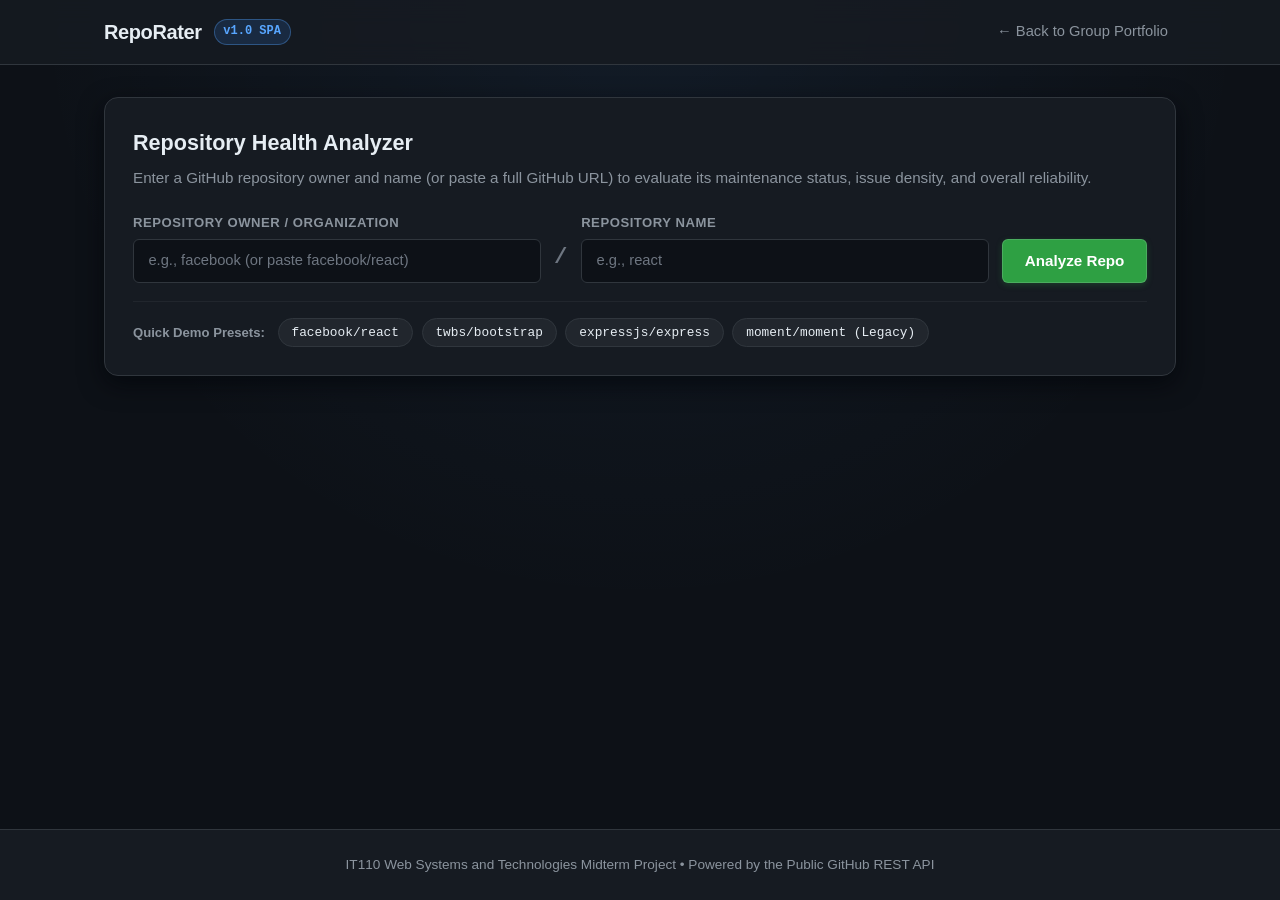
==== app.html @ c6ba1325 "Initial commit" ====
<!DOCTYPE html>
<html lang="en">
<head>
    <meta charset="UTF-8">
    <meta name="viewport" content="width=device-width, initial-scale=1.0">
    <title>RepoRater | Open-Source Repository Diagnostic Tool</title>
    <link rel="stylesheet" href="styles.css">
</head>
<body>
    <!-- Top Navigation Bar -->
    <header class="app-header">
        <div class="header-container">
            <div class="brand">
                <h1>RepoRater</h1>
                <span class="badge">v1.0 SPA</span>
            </div>
            <nav aria-label="Main Navigation">
                <a href="index.html" class="nav-link">&larr; Back to Group Portfolio</a>
            </nav>
        </div>
    </header>

    <main class="app-main">
        <!-- Search & Input Section -->
        <section class="search-section" aria-labelledby="searchHeading">
            <h2 id="searchHeading">Repository Health Analyzer</h2>
            <p class="section-subtitle">
                Enter a GitHub repository owner and name (or paste a full GitHub URL) to evaluate its maintenance status, issue density, and overall reliability.
            </p>

            <form id="repoSearchForm" class="search-form" novalidate>
                <div class="input-group">
                    <label for="ownerInput">Repository Owner / Organization</label>
                    <input 
                        type="text" 
                        id="ownerInput" 
                        name="owner" 
                        placeholder="e.g., facebook (or paste facebook/react)" 
                        autocomplete="off"
                        required
                    >
                </div>

                <span class="slash-divider" aria-hidden="true">/</span>

                <div class="input-group">
                    <label for="repoInput">Repository Name</label>
                    <input 
                        type="text" 
                        id="repoInput" 
                        name="repo" 
                        placeholder="e.g., react" 
                        autocomplete="off"
                        required
                    >
                </div>

                <button type="submit" id="analyzeBtn" class="primary-btn">
                    Analyze Repo
                </button>
            </form>

            <!-- Quick-Select Presets for Live Demo -->
            <div class="presets-bar">
                <span class="presets-label">Quick Demo Presets:</span>
                <button type="button" class="preset-btn" data-owner="facebook" data-repo="react">facebook/react</button>
                <button type="button" class="preset-btn" data-owner="twbs" data-repo="bootstrap">twbs/bootstrap</button>
                <button type="button" class="preset-btn" data-owner="expressjs" data-repo="express">expressjs/express</button>
                <button type="button" class="preset-btn" data-owner="moment" data-repo="moment">moment/moment (Legacy)</button>
            </div>

            <!-- LocalStorage Recent Searches -->
            <div id="recentSearches" class="recent-searches" hidden>
                <div class="recent-header">
                    <span>Recent Scans:</span>
                    <button type="button" id="clearHistoryBtn" class="text-btn">Clear History</button>
                </div>
                <div id="recentList" class="recent-list"></div>
            </div>
        </section>

        <!-- Loading State Indicator -->
        <section id="loadingState" class="status-panel loading-panel" aria-live="polite" hidden>
            <div class="spinner" aria-hidden="true"></div>
            <p>Querying GitHub REST API and calculating diagnostic metrics...</p>
        </section>

        <!-- Error Handling Banner -->
        <section id="errorState" class="status-panel error-panel" role="alert" aria-live="assertive" hidden>
            <h3 id="errorMessage">Could not fetch data. Please try again.</h3>
            <p id="errorDetail">Please verify the repository owner and name or check your network connection.</p>
        </section>

        <!-- Dynamic Diagnostic Results Dashboard -->
        <section id="resultsSection" class="results-section" aria-live="polite" hidden>
            
            <!-- Repository Identity Header -->
            <article class="repo-overview-card">
                <div class="repo-identity">
                    <img id="ownerAvatar" src="" alt="Repository Owner Avatar" class="owner-avatar" width="72" height="72">
                    <div class="repo-title-block">
                        <div class="repo-name-row">
                            <h2 id="repoFullName">owner/repo</h2>
                            <div id="repoBadges" class="badge-group"></div>
                        </div>
                        <p id="repoDescription" class="repo-description">No description provided.</p>
                        <a id="repoLink" href="#" target="_blank" rel="noopener noreferrer" class="external-link">
                            View on GitHub &nearr;
                        </a>
                    </div>
                </div>
            </article>

            <!-- Primary Diagnostic Grid: Health Score + Breakdown -->
            <div class="diagnostic-grid">
                <!-- Health Grade Card -->
                <article id="gradeCard" class="grade-card">
                    <h3>Overall Health Grade</h3>
                    <div class="grade-display">
                        <span id="healthGrade" class="grade-letter">-</span>
                        <div class="grade-meta">
                            <span id="healthScore" class="grade-score">0 / 100</span>
                            <span id="healthVerdict" class="grade-verdict">Unrated</span>
                        </div>
                    </div>
                    <p class="grade-footnote">
                        Calculated via commit recency, open issue ratio, and project governance.
                    </p>
                </article>

                <!-- Automated Diagnostic Breakdown -->
                <article class="breakdown-card">
                    <h3>Diagnostic Breakdown</h3>
                    <ul id="diagnosticList" class="diagnostic-list">
                        <!-- Dynamically populated by script.js -->
                    </ul>
                </article>
            </div>

            <!-- Quantitative API Metrics Grid -->
            <article class="metrics-section">
                <h3>Repository Telemetry</h3>
                <div class="metrics-grid">
                    <div class="metric-box">
                        <span class="metric-label">Stars</span>
                        <strong id="metricStars" class="metric-value">0</strong>
                    </div>
                    <div class="metric-box">
                        <span class="metric-label">Open Issues</span>
                        <strong id="metricIssues" class="metric-value">0</strong>
                    </div>
                    <div class="metric-box">
                        <span class="metric-label">Forks</span>
                        <strong id="metricForks" class="metric-value">0</strong>
                    </div>
                    <div class="metric-box">
                        <span class="metric-label">Watchers</span>
                        <strong id="metricWatchers" class="metric-value">0</strong>
                    </div>
                    <div class="metric-box">
                        <span class="metric-label">Primary Language</span>
                        <strong id="metricLanguage" class="metric-value">N/A</strong>
                    </div>
                    <div class="metric-box">
                        <span class="metric-label">License</span>
                        <strong id="metricLicense" class="metric-value">None</strong>
                    </div>
                    <div class="metric-box">
                        <span class="metric-label">Last Code Push</span>
                        <strong id="metricLastPush" class="metric-value">N/A</strong>
                    </div>
                    <div class="metric-box">
                        <span class="metric-label">Created On</span>
                        <strong id="metricCreated" class="metric-value">N/A</strong>
                    </div>
                    <div class="metric-box">
                        <span class="metric-label">Repo Size</span>
                        <strong id="metricSize" class="metric-value">0 KB</strong>
                    </div>
                </div>
            </article>

            <!-- Recent Commit Activity Feed -->
            <article class="commits-section">
                <h3>Latest Commit Activity (Last 5 Pushes)</h3>
                <ul id="commitsList" class="commits-list">
                    <!-- Dynamically populated by script.js -->
                </ul>
            </article>

        </section>
    </main>

    <footer class="app-footer">
        <p>IT110 Web Systems and Technologies Midterm Project &bull; Powered by the Public GitHub REST API</p>
    </footer>

    <script src="script.js"></script>
</body>
</html>
---- styles.css ----
/**
 * RepoRater - Unified Dark Mode Developer Dashboard Stylesheet (styles.css)
 * Applies HCI Principles: Visibility of System Status, Visual Hierarchy,
 * Fitts's Law Target Sizing, Gestalt Proximity, and WCAG High-Contrast Tokens.
 */

:root {
    /* Core Dark Mode Surfaces */
    --bg-canvas: #0d1117;
    --bg-surface: #161b22;
    --bg-elevated: #21262d;
    --bg-overlay: rgba(22, 27, 34, 0.88);

    /* Borders & Dividers */
    --border-default: #30363d;
    --border-muted: #21262d;
    --border-focus: #58a6ff;

    /* Typography Colors (WCAG AA/AAA Compliant) */
    --text-primary: #e6edf3;
    --text-secondary: #8b949e;
    --text-muted: #6e7681;

    /* Brand & Interactive Accents */
    --accent-primary: #2ea043;
    --accent-primary-hover: #3fb950;
    --accent-blue: #58a6ff;
    --accent-blue-subtle: rgba(56, 139, 253, 0.15);

    /* Semantic Diagnostic & Grade Colors */
    --status-good: #3fb950;
    --status-good-bg: rgba(46, 160, 67, 0.12);
    --status-info: #58a6ff;
    --status-info-bg: rgba(56, 139, 253, 0.12);
    --status-warn: #d29922;
    --status-warn-bg: rgba(187, 128, 9, 0.14);
    --status-crit: #f85149;
    --status-crit-bg: rgba(248, 81, 73, 0.14);
    --status-orange: #db6d28;
    --status-orange-bg: rgba(219, 109, 40, 0.14);

    /* Typography Stacks */
    --font-sans: 'Inter', -apple-system, BlinkMacSystemFont, 'Segoe UI', Roboto, Oxygen, Ubuntu, sans-serif;
    --font-mono: 'JetBrains Mono', 'Fira Code', 'Cascadia Code', Consolas, 'Courier New', monospace;

    /* Layout & Radius Tokens */
    --max-width: 1120px;
    --radius-sm: 6px;
    --radius-md: 10px;
    --radius-lg: 14px;
    --shadow-card: 0 8px 24px rgba(1, 4, 9, 0.65);
    --transition-fast: 160ms cubic-bezier(0.2, 0, 0, 1);
}

/* ==========================================================================
   1. Base Reset & Accessibility Foundations
   ========================================================================== */
*, *::before, *::after {
    box-sizing: border-box;
    margin: 0;
    padding: 0;
}

/* Critical safeguard: ensures JS .hidden toggles always override flex/grid */
[hidden] {
    display: none !important;
}

html {
    scroll-behavior: smooth;
    color-scheme: dark;
}

body {
    background-color: var(--bg-canvas);
    background-image: radial-gradient(circle at 50% 0%, rgba(88, 166, 255, 0.07), transparent 55%);
    color: var(--text-primary);
    font-family: var(--font-sans);
    font-size: 16px;
    line-height: 1.6;
    min-height: 100vh;
    display: flex;
    flex-direction: column;
    -webkit-font-smoothing: antialiased;
}

a {
    color: var(--accent-blue);
    text-decoration: none;
    transition: color var(--transition-fast);
}

a:hover {
    text-decoration: underline;
}

/* Keyboard Focus Ring (HCI Accessibility Principle) */
:focus-visible {
    outline: 2px solid var(--border-focus);
    outline-offset: 3px;
}

/* ==========================================================================
   2. Top Navigation Header
   ========================================================================== */
.app-header {
    position: sticky;
    top: 0;
    z-index: 100;
    background-color: var(--bg-overlay);
    backdrop-filter: blur(12px);
    border-bottom: 1px solid var(--border-default);
}

.header-container {
    max-width: var(--max-width);
    margin: 0 auto;
    padding: 0.9rem 1.5rem;
    display: flex;
    align-items: center;
    justify-content: space-between;
    gap: 1rem;
    flex-wrap: wrap;
}

.brand {
    display: flex;
    align-items: center;
    gap: 0.75rem;
}

.brand h1 {
    font-size: 1.25rem;
    font-weight: 700;
    letter-spacing: -0.02em;
    color: var(--text-primary);
}

.badge {
    font-family: var(--font-mono);
    font-size: 0.75rem;
    font-weight: 600;
    padding: 0.15rem 0.55rem;
    border-radius: 999px;
    background-color: var(--accent-blue-subtle);
    color: var(--accent-blue);
    border: 1px solid rgba(88, 166, 255, 0.35);
}

.app-header nav {
    display: flex;
    align-items: center;
    gap: 1.25rem;
    flex-wrap: wrap;
}

.nav-link {
    color: var(--text-secondary);
    font-size: 0.92rem;
    font-weight: 500;
    padding: 0.35rem 0.5rem;
    border-radius: var(--radius-sm);
}

.nav-link:hover {
    color: var(--text-primary);
    background-color: var(--bg-elevated);
    text-decoration: none;
}

/* ==========================================================================
   3. Main Layout Container & Shared Buttons (Fitts's Law Sizing)
   ========================================================================== */
.app-main {
    max-width: var(--max-width);
    width: 100%;
    margin: 0 auto;
    padding: 2rem 1.5rem 3.5rem;
    flex: 1;
    display: flex;
    flex-direction: column;
    gap: 1.75rem;
}

.primary-btn,
.secondary-btn {
    display: inline-flex;
    align-items: center;
    justify-content: center;
    min-height: 44px;
    padding: 0.65rem 1.35rem;
    font-family: var(--font-sans);
    font-size: 0.95rem;
    font-weight: 600;
    border-radius: var(--radius-sm);
    cursor: pointer;
    transition: all var(--transition-fast);
    text-decoration: none !important;
    white-space: nowrap;
}

.primary-btn {
    background-color: var(--accent-primary);
    color: #ffffff;
    border: 1px solid rgba(240, 246, 252, 0.15);
    box-shadow: 0 2px 6px rgba(46, 160, 67, 0.25);
}

.primary-btn:hover:not(:disabled) {
    background-color: var(--accent-primary-hover);
    transform: translateY(-1px);
}

.primary-btn:disabled {
    opacity: 0.6;
    cursor: wait;
}

.secondary-btn {
    background-color: var(--bg-elevated);
    color: var(--text-primary);
    border: 1px solid var(--border-default);
}

.secondary-btn:hover {
    border-color: var(--text-secondary);
    background-color: #292e36;
}

.nav-cta {
    min-height: 36px;
    padding: 0.4rem 0.95rem;
    font-size: 0.88rem;
}

/* ==========================================================================
   4. Search & Input Section (app.html)
   ========================================================================== */
.search-section {
    background-color: var(--bg-surface);
    border: 1px solid var(--border-default);
    border-radius: var(--radius-lg);
    padding: 1.75rem;
    box-shadow: var(--shadow-card);
}

.search-section h2 {
    font-size: 1.35rem;
    margin-bottom: 0.35rem;
}

.section-subtitle {
    color: var(--text-secondary);
    font-size: 0.95rem;
    margin-bottom: 1.35rem;
}

.search-form {
    display: grid;
    grid-template-columns: 1fr auto 1fr auto;
    align-items: end;
    gap: 0.85rem;
}

.input-group {
    display: flex;
    flex-direction: column;
    gap: 0.4rem;
}

.input-group label {
    font-size: 0.82rem;
    font-weight: 600;
    color: var(--text-secondary);
    text-transform: uppercase;
    letter-spacing: 0.04em;
}

.input-group input {
    min-height: 44px;
    padding: 0.65rem 0.9rem;
    background-color: var(--bg-canvas);
    border: 1px solid var(--border-default);
    border-radius: var(--radius-sm);
    color: var(--text-primary);
    font-family: var(--font-mono);
    font-size: 0.92rem;
    transition: border-color var(--transition-fast), box-shadow var(--transition-fast);
}

.input-group input::placeholder {
    color: var(--text-muted);
    font-family: var(--font-sans);
}

.input-group input:focus {
    outline: none;
    border-color: var(--border-focus);
    box-shadow: 0 0 0 3px rgba(88, 166, 255, 0.2);
}

.slash-divider {
    font-family: var(--font-mono);
    font-size: 1.4rem;
    font-weight: 700;
    color: var(--text-muted);
    padding-bottom: 0.45rem;
    user-select: none;
}

/* Quick Demo Presets & Recent History Pills */
.presets-bar,
.recent-searches {
    margin-top: 1.15rem;
    padding-top: 1rem;
    border-top: 1px solid var(--border-muted);
    display: flex;
    align-items: center;
    flex-wrap: wrap;
    gap: 0.55rem;
}

.presets-label,
.recent-header span {
    font-size: 0.82rem;
    font-weight: 600;
    color: var(--text-secondary);
    margin-right: 0.25rem;
}

.preset-btn,
.recent-pill {
    background-color: var(--bg-elevated);
    color: var(--text-primary);
    border: 1px solid var(--border-default);
    border-radius: 999px;
    padding: 0.35rem 0.8rem;
    font-family: var(--font-mono);
    font-size: 0.8rem;
    cursor: pointer;
    transition: all var(--transition-fast);
}

.preset-btn:hover,
.recent-pill:hover {
    border-color: var(--accent-blue);
    color: var(--accent-blue);
    background-color: var(--accent-blue-subtle);
}

.recent-searches {
    flex-direction: column;
    align-items: stretch;
}

.recent-header {
    display: flex;
    justify-content: space-between;
    align-items: center;
}

.recent-list {
    display: flex;
    flex-wrap: wrap;
    gap: 0.5rem;
}

.text-btn {
    background: none;
    border: none;
    color: var(--text-secondary);
    font-size: 0.8rem;
    cursor: pointer;
    text-decoration: underline;
}

.text-btn:hover {
    color: var(--status-crit);
}

/* ==========================================================================
   5. Feedback States: Loading Spinner & Error Handling Banner
   ========================================================================== */
.status-panel {
    border-radius: var(--radius-md);
    padding: 1.5rem;
    display: flex;
    align-items: center;
    gap: 1rem;
}

.loading-panel {
    background-color: var(--bg-surface);
    border: 1px solid var(--border-default);
    justify-content: center;
    color: var(--text-secondary);
}

.spinner {
    width: 24px;
    height: 24px;
    border: 3px solid var(--border-default);
    border-top-color: var(--accent-blue);
    border-radius: 50%;
    animation: spin 0.8s linear infinite;
}

@keyframes spin {
    to { transform: rotate(360deg); }
}

.error-panel {
    background-color: var(--status-crit-bg);
    border: 1px solid var(--status-crit);
    flex-direction: column;
    align-items: flex-start;
    gap: 0.35rem;
}

.error-panel h3 {
    color: var(--status-crit);
    font-size: 1.05rem;
}

.error-panel p {
    color: var(--text-primary);
    font-size: 0.92rem;
}

/* ==========================================================================
   6. Results Dashboard: Identity, Grade Card, Breakdown & Telemetry
   ========================================================================== */
.results-section {
    display: flex;
    flex-direction: column;
    gap: 1.5rem;
}

.repo-overview-card,
.grade-card,
.breakdown-card,
.metrics-section,
.commits-section {
    background-color: var(--bg-surface);
    border: 1px solid var(--border-default);
    border-radius: var(--radius-lg);
    padding: 1.5rem;
    box-shadow: var(--shadow-card);
}

.repo-identity {
    display: flex;
    align-items: flex-start;
    gap: 1.25rem;
}

.owner-avatar {
    width: 72px;
    height: 72px;
    border-radius: var(--radius-md);
    border: 1px solid var(--border-default);
    background-color: var(--bg-elevated);
    flex-shrink: 0;
}

.repo-title-block {
    flex: 1;
    min-width: 0;
}

.repo-name-row {
    display: flex;
    align-items: center;
    flex-wrap: wrap;
    gap: 0.75rem;
    margin-bottom: 0.4rem;
}

.repo-name-row h2 {
    font-family: var(--font-mono);
    font-size: 1.35rem;
    word-break: break-all;
}

.badge-group {
    display: flex;
    gap: 0.45rem;
    flex-wrap: wrap;
}

.status-badge {
    font-family: var(--font-mono);
    font-size: 0.74rem;
    font-weight: 600;
    padding: 0.2rem 0.6rem;
    border-radius: 999px;
    text-transform: uppercase;
    letter-spacing: 0.04em;
}

.badge-neutral {
    background-color: var(--bg-elevated);
    color: var(--text-secondary);
    border: 1px solid var(--border-default);
}

.badge-info {
    background-color: var(--status-info-bg);
    color: var(--status-info);
    border: 1px solid rgba(88, 166, 255, 0.35);
}

.badge-danger {
    background-color: var(--status-crit-bg);
    color: var(--status-crit);
    border: 1px solid rgba(248, 81, 73, 0.4);
}

.repo-description {
    color: var(--text-secondary);
    margin-bottom: 0.65rem;
}

.external-link {
    font-size: 0.9rem;
    font-weight: 600;
}

/* Primary Diagnostic Grid */
.diagnostic-grid {
    display: grid;
    grid-template-columns: 320px 1fr;
    gap: 1.5rem;
}

.grade-card {
    display: flex;
    flex-direction: column;
    justify-content: space-between;
    border-top: 4px solid var(--border-default);
}

.grade-card h3,
.breakdown-card h3,
.metrics-section h3,
.commits-section h3 {
    font-size: 0.95rem;
    text-transform: uppercase;
    letter-spacing: 0.05em;
    color: var(--text-secondary);
    margin-bottom: 1rem;
}

.grade-display {
    display: flex;
    align-items: center;
    gap: 1.25rem;
    margin: 0.5rem 0 1rem;
}

.grade-letter {
    font-family: var(--font-mono);
    font-size: 3.75rem;
    font-weight: 800;
    line-height: 1;
    width: 84px;
    height: 84px;
    display: flex;
    align-items: center;
    justify-content: center;
    border-radius: var(--radius-md);
    border: 2px solid var(--border-default);
}

.grade-meta {
    display: flex;
    flex-direction: column;
    gap: 0.25rem;
}

.grade-score {
    font-family: var(--font-mono);
    font-size: 1.1rem;
    font-weight: 700;
}

.grade-verdict {
    font-size: 0.95rem;
    font-weight: 600;
}

.grade-footnote {
    font-size: 0.8rem;
    color: var(--text-muted);
}

/* Dynamic Grade Color Modifiers */
.grade-a { border-top-color: var(--status-good); }
.grade-a .grade-letter { color: var(--status-good); background: var(--status-good-bg); border-color: var(--status-good); }
.grade-a .grade-verdict { color: var(--status-good); }

.grade-b { border-top-color: var(--status-info); }
.grade-b .grade-letter { color: var(--status-info); background: var(--status-info-bg); border-color: var(--status-info); }
.grade-b .grade-verdict { color: var(--status-info); }

.grade-c { border-top-color: var(--status-warn); }
.grade-c .grade-letter { color: var(--status-warn); background: var(--status-warn-bg); border-color: var(--status-warn); }
.grade-c .grade-verdict { color: var(--status-warn); }

.grade-d { border-top-color: var(--status-orange); }
.grade-d .grade-letter { color: var(--status-orange); background: var(--status-orange-bg); border-color: var(--status-orange); }
.grade-d .grade-verdict { color: var(--status-orange); }

.grade-f { border-top-color: var(--status-crit); }
.grade-f .grade-letter { color: var(--status-crit); background: var(--status-crit-bg); border-color: var(--status-crit); }
.grade-f .grade-verdict { color: var(--status-crit); }

/* Diagnostic Breakdown List with Non-Color Status Cues (WCAG Principle) */
.diagnostic-list {
    list-style: none;
    display: flex;
    flex-direction: column;
    gap: 0.65rem;
}

.diag-item {
    padding: 0.65rem 0.9rem;
    border-radius: var(--radius-sm);
    font-size: 0.92rem;
    border-left: 3px solid var(--border-default);
    background-color: var(--bg-canvas);
}

.diag-item::before {
    font-family: var(--font-mono);
    font-size: 0.78rem;
    font-weight: 700;
    margin-right: 0.6rem;
}

.diag-good { border-left-color: var(--status-good); background-color: var(--status-good-bg); }
.diag-good::before { content: "[PASS]"; color: var(--status-good); }

.diag-warning { border-left-color: var(--status-warn); background-color: var(--status-warn-bg); }
.diag-warning::before { content: "[WARN]"; color: var(--status-warn); }

.diag-critical { border-left-color: var(--status-crit); background-color: var(--status-crit-bg); }
.diag-critical::before { content: "[CRIT]"; color: var(--status-crit); }

.diag-info { border-left-color: var(--status-info); background-color: var(--status-info-bg); }
.diag-info::before { content: "[INFO]"; color: var(--status-info); }

/* 9-Box Telemetry Metrics Grid */
.metrics-grid {
    display: grid;
    grid-template-columns: repeat(auto-fill, minmax(195px, 1fr));
    gap: 0.9rem;
}

.metric-box {
    background-color: var(--bg-canvas);
    border: 1px solid var(--border-default);
    border-radius: var(--radius-sm);
    padding: 0.9rem 1rem;
    display: flex;
    flex-direction: column;
    gap: 0.25rem;
}

.metric-label {
    font-size: 0.78rem;
    color: var(--text-secondary);
    text-transform: uppercase;
    letter-spacing: 0.04em;
}

.metric-value {
    font-family: var(--font-mono);
    font-size: 1.15rem;
    color: var(--text-primary);
}

/* Recent Commit Activity List */
.commits-list {
    list-style: none;
    display: flex;
    flex-direction: column;
    divide-y: 1px solid var(--border-default);
}

.commit-item {
    padding: 0.75rem 0;
    border-bottom: 1px solid var(--border-muted);
    display: flex;
    justify-content: space-between;
    align-items: baseline;
    gap: 1rem;
    flex-wrap: wrap;
}

.commit-item:last-child {
    border-bottom: none;
    padding-bottom: 0;
}

.commit-message {
    font-family: var(--font-mono);
    font-size: 0.9rem;
    color: var(--text-primary);
    font-weight: 500;
}

.commit-message:hover {
    color: var(--accent-blue);
}

.commit-meta {
    font-size: 0.82rem;
    color: var(--text-secondary);
    white-space: nowrap;
}

/* ==========================================================================
   7. Portfolio Homepage Styles (index.html)
   ========================================================================== */
.hero-card,
.portfolio-section {
    background-color: var(--bg-surface);
    border: 1px solid var(--border-default);
    border-radius: var(--radius-lg);
    padding: 2rem;
    box-shadow: var(--shadow-card);
}

.hero-badge-row {
    display: flex;
    gap: 0.6rem;
    flex-wrap: wrap;
    margin-bottom: 1rem;
}

.hero-title {
    font-size: 1.85rem;
    line-height: 1.25;
    margin-bottom: 0.85rem;
}

.hero-description {
    color: var(--text-secondary);
    max-width: 78ch;
    margin-bottom: 1.5rem;
}

.hero-actions {
    display: flex;
    gap: 1rem;
    flex-wrap: wrap;
}

.scope-grid,
.roles-grid {
    display: grid;
    grid-template-columns: repeat(auto-fit, minmax(260px, 1fr));
    gap: 1rem;
}

.scope-card,
.role-box {
    background-color: var(--bg-canvas);
    border: 1px solid var(--border-default);
    border-radius: var(--radius-md);
    padding: 1.25rem;
}

.scope-card h3 {
    font-size: 1.02rem;
    color: var(--accent-blue);
    margin-bottom: 0.5rem;
}

.scope-card p,
.role-box p {
    font-size: 0.9rem;
    color: var(--text-secondary);
}

.profile-card {
    display: flex;
    flex-direction: column;
    gap: 1.75rem;
}

.profile-identity {
    display: flex;
    align-items: center;
    gap: 1.5rem;
    padding-bottom: 1.5rem;
    border-bottom: 1px solid var(--border-default);
}

.profile-avatar {
    width: 120px;
    height: 120px;
    border-radius: var(--radius-lg);
    object-fit: cover;
    border: 2px solid var(--accent-blue);
    flex-shrink: 0;
}

.profile-meta h3 {
    font-size: 1.5rem;
    margin: 0.35rem 0 0.2rem;
}

.profile-affiliation {
    font-family: var(--font-mono);
    font-size: 0.84rem;
    color: var(--accent-blue);
    margin-bottom: 0.65rem;
}

.profile-bio {
    color: var(--text-secondary);
    font-size: 0.94rem;
}

.roles-matrix h4 {
    font-size: 0.9rem;
    text-transform: uppercase;
    letter-spacing: 0.05em;
    color: var(--text-secondary);
    margin-bottom: 0.9rem;
}

.role-box {
    display: flex;
    flex-direction: column;
    gap: 0.35rem;
}

.role-tag {
    font-family: var(--font-mono);
    font-size: 0.75rem;
    color: var(--status-good);
    font-weight: 700;
}

.profile-footer-cta {
    display: flex;
    justify-content: flex-end;
    padding-top: 0.5rem;
}

/* ==========================================================================
   8. Footer & Responsive Breakpoints
   ========================================================================== */
.app-footer {
    border-top: 1px solid var(--border-default);
    padding: 1.5rem;
    text-align: center;
    color: var(--text-secondary);
    font-size: 0.85rem;
    background-color: var(--bg-surface);
}

@media (max-width: 860px) {
    .search-form {
        grid-template-columns: 1fr;
    }
    .slash-divider {
        display: none;
    }
    .diagnostic-grid {
        grid-template-columns: 1fr;
    }
    .profile-identity {
        flex-direction: column;
        align-items: flex-start;
    }
}
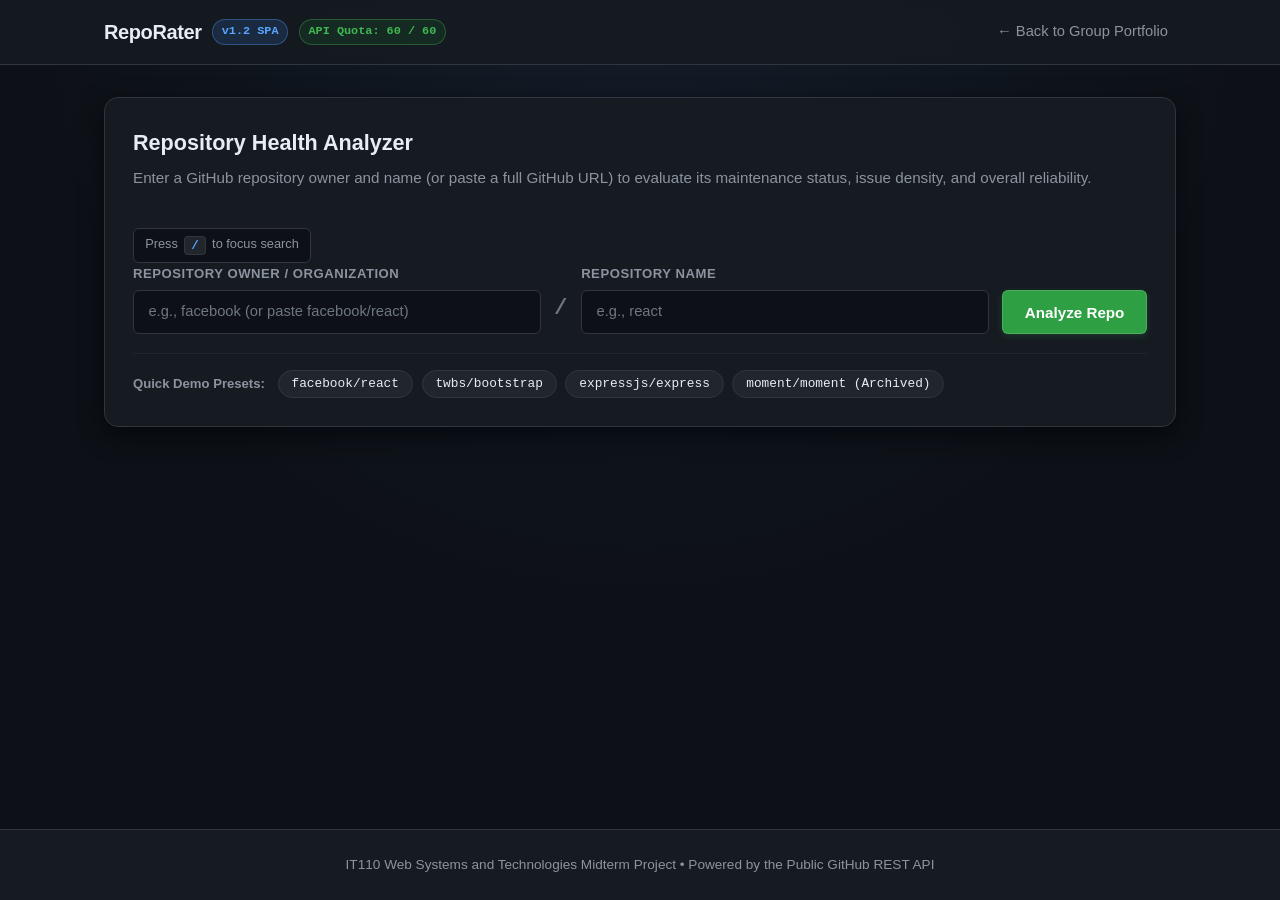
==== commit c07bef42: "Enhance RepoRater v1.2 with new features and improvements - Added inline SVG favicon to prevent 404 " ====
--- a/app.html
+++ b/app.html
@@ -4,6 +4,8 @@
     <meta charset="UTF-8">
     <meta name="viewport" content="width=device-width, initial-scale=1.0">
     <title>RepoRater | Open-Source Repository Diagnostic Tool</title>
+    <!-- Inline SVG Favicon to prevent 404 console errors during live inspection -->
+    <link rel="icon" href="data:image/svg+xml,<svg xmlns='http://www.w3.org/2000/svg' viewBox='0 0 100 100'><rect width='100' height='100' rx='20' fill='%23161b22' stroke='%2358a6ff' stroke-width='6'/><text x='50%25' y='56%25' font-family='monospace' font-size='52' font-weight='bold' fill='%233fb950' text-anchor='middle' dominant-baseline='middle'>R</text></svg>">
     <link rel="stylesheet" href="styles.css">
 </head>
 <body>
@@ -12,7 +14,10 @@
         <div class="header-container">
             <div class="brand">
                 <h1>RepoRater</h1>
-                <span class="badge">v1.0 SPA</span>
+                <span class="badge">v1.2 SPA</span>
+                <span id="apiQuotaBadge" class="badge badge-quota" title="GitHub REST API Unauthenticated Rate Limit (60 requests/hr)">
+                    API Quota: 60 / 60
+                </span>
             </div>
             <nav aria-label="Main Navigation">
                 <a href="index.html" class="nav-link">&larr; Back to Group Portfolio</a>
@@ -23,10 +28,15 @@
     <main class="app-main">
         <!-- Search & Input Section -->
         <section class="search-section" aria-labelledby="searchHeading">
-            <h2 id="searchHeading">Repository Health Analyzer</h2>
-            <p class="section-subtitle">
-                Enter a GitHub repository owner and name (or paste a full GitHub URL) to evaluate its maintenance status, issue density, and overall reliability.
-            </p>
+            <div class="search-header-row">
+                <div>
+                    <h2 id="searchHeading">Repository Health Analyzer</h2>
+                    <p class="section-subtitle">
+                        Enter a GitHub repository owner and name (or paste a full GitHub URL) to evaluate its maintenance status, issue density, and overall reliability.
+                    </p>
+                </div>
+                <span class="shortcut-hint" title="Keyboard Shortcut">Press <kbd>/</kbd> to focus search</span>
+            </div>
 
             <form id="repoSearchForm" class="search-form" novalidate>
                 <div class="input-group">
@@ -66,7 +76,7 @@
                 <button type="button" class="preset-btn" data-owner="facebook" data-repo="react">facebook/react</button>
                 <button type="button" class="preset-btn" data-owner="twbs" data-repo="bootstrap">twbs/bootstrap</button>
                 <button type="button" class="preset-btn" data-owner="expressjs" data-repo="express">expressjs/express</button>
-                <button type="button" class="preset-btn" data-owner="moment" data-repo="moment">moment/moment (Legacy)</button>
+                <button type="button" class="preset-btn" data-owner="moment" data-repo="moment">moment/moment (Archived)</button>
             </div>
 
             <!-- LocalStorage Recent Searches -->
@@ -104,9 +114,18 @@
                             <div id="repoBadges" class="badge-group"></div>
                         </div>
                         <p id="repoDescription" class="repo-description">No description provided.</p>
-                        <a id="repoLink" href="#" target="_blank" rel="noopener noreferrer" class="external-link">
-                            View on GitHub &nearr;
-                        </a>
+                        
+                        <!-- Dynamic Repository Topic Pills -->
+                        <div id="repoTopics" class="topics-list" aria-label="Repository Topics" hidden></div>
+
+                        <div class="repo-actions-row">
+                            <a id="repoLink" href="#" target="_blank" rel="noopener noreferrer" class="external-link">
+                                View on GitHub &nearr;
+                            </a>
+                            <button type="button" id="copyReportBtn" class="secondary-btn copy-btn">
+                                Copy Diagnostic Report
+                            </button>
+                        </div>
                     </div>
                 </div>
             </article>
@@ -119,10 +138,44 @@
                     <div class="grade-display">
                         <span id="healthGrade" class="grade-letter">-</span>
                         <div class="grade-meta">
-                            <span id="healthScore" class="grade-score">0 / 100</span>
+                            <span id="healthScore" class="grade-score">Score: 0 / 100</span>
                             <span id="healthVerdict" class="grade-verdict">Unrated</span>
                         </div>
                     </div>
+
+                    <!-- Weighted Sub-Score Progress Bars -->
+                    <div class="subscore-meters" aria-label="Weighted Score Breakdown">
+                        <div class="meter-group">
+                            <div class="meter-label-row">
+                                <span>Maintenance Recency</span>
+                                <strong id="recencyVal">0 / 45</strong>
+                            </div>
+                            <div class="meter-track">
+                                <div id="recencyBar" class="meter-fill" style="width: 0%;"></div>
+                            </div>
+                        </div>
+
+                        <div class="meter-group">
+                            <div class="meter-label-row">
+                                <span>Issue Backlog Density</span>
+                                <strong id="issueVal">0 / 30</strong>
+                            </div>
+                            <div class="meter-track">
+                                <div id="issueBar" class="meter-fill" style="width: 0%;"></div>
+                            </div>
+                        </div>
+
+                        <div class="meter-group">
+                            <div class="meter-label-row">
+                                <span>Governance &amp; Adoption</span>
+                                <strong id="govVal">0 / 25</strong>
+                            </div>
+                            <div class="meter-track">
+                                <div id="govBar" class="meter-fill" style="width: 0%;"></div>
+                            </div>
+                        </div>
+                    </div>
+
                     <p class="grade-footnote">
                         Calculated via commit recency, open issue ratio, and project governance.
                     </p>
--- a/styles.css
+++ b/styles.css
@@ -1,5 +1,5 @@
 /**
- * RepoRater - Unified Dark Mode Developer Dashboard Stylesheet (styles.css)
+ * RepoRater v1.2 - Unified Dark Mode Developer Dashboard Stylesheet (styles.css)
  * Applies HCI Principles: Visibility of System Status, Visual Hierarchy,
  * Fitts's Law Target Sizing, Gestalt Proximity, and WCAG High-Contrast Tokens.
  */
@@ -101,7 +101,7 @@
 }
 
 /* ==========================================================================
-   2. Top Navigation Header
+   2. Top Navigation Header & Rate-Limit Badge
    ========================================================================== */
 .app-header {
     position: sticky;
@@ -126,7 +126,8 @@
 .brand {
     display: flex;
     align-items: center;
-    gap: 0.75rem;
+    gap: 0.65rem;
+    flex-wrap: wrap;
 }
 
 .brand h1 {
@@ -138,13 +139,19 @@
 
 .badge {
     font-family: var(--font-mono);
-    font-size: 0.75rem;
+    font-size: 0.74rem;
     font-weight: 600;
     padding: 0.15rem 0.55rem;
     border-radius: 999px;
     background-color: var(--accent-blue-subtle);
     color: var(--accent-blue);
     border: 1px solid rgba(88, 166, 255, 0.35);
+}
+
+.badge-quota {
+    background-color: var(--status-good-bg);
+    color: var(--status-good);
+    border-color: rgba(63, 185, 80, 0.35);
 }
 
 .app-header nav {
@@ -244,6 +251,14 @@
     box-shadow: var(--shadow-card);
 }
 
+.search-header-row {
+    display: flex;
+    justify-content: space-between;
+    align-items: flex-start;
+    gap: 1rem;
+    flex-wrap: wrap;
+}
+
 .search-section h2 {
     font-size: 1.35rem;
     margin-bottom: 0.35rem;
@@ -253,6 +268,29 @@
     color: var(--text-secondary);
     font-size: 0.95rem;
     margin-bottom: 1.35rem;
+}
+
+.shortcut-hint {
+    font-size: 0.8rem;
+    color: var(--text-secondary);
+    background-color: var(--bg-canvas);
+    border: 1px solid var(--border-default);
+    padding: 0.35rem 0.7rem;
+    border-radius: var(--radius-sm);
+    white-space: nowrap;
+    user-select: none;
+}
+
+.shortcut-hint kbd {
+    font-family: var(--font-mono);
+    font-size: 0.78rem;
+    font-weight: 700;
+    color: var(--accent-blue);
+    background-color: var(--bg-elevated);
+    padding: 0.1rem 0.4rem;
+    border-radius: 4px;
+    border: 1px solid var(--border-default);
+    margin: 0 0.15rem;
 }
 
 .search-form {
@@ -339,6 +377,7 @@
     font-size: 0.8rem;
     cursor: pointer;
     transition: all var(--transition-fast);
+    text-decoration: none !important;
 }
 
 .preset-btn:hover,
@@ -428,12 +467,24 @@
 }
 
 /* ==========================================================================
-   6. Results Dashboard: Identity, Grade Card, Breakdown & Telemetry
+   6. Results Dashboard: Identity, Topics, Grade Card, Meters & Telemetry
    ========================================================================== */
 .results-section {
     display: flex;
     flex-direction: column;
     gap: 1.5rem;
+    animation: fadeSlideUp 0.28s ease-out;
+}
+
+@keyframes fadeSlideUp {
+    from {
+        opacity: 0;
+        transform: translateY(8px);
+    }
+    to {
+        opacity: 1;
+        transform: translateY(0);
+    }
 }
 
 .repo-overview-card,
@@ -518,7 +569,35 @@
 
 .repo-description {
     color: var(--text-secondary);
-    margin-bottom: 0.65rem;
+    margin-bottom: 0.75rem;
+}
+
+/* Repository Topic Pills */
+.topics-list {
+    display: flex;
+    flex-wrap: wrap;
+    gap: 0.45rem;
+    margin-bottom: 0.9rem;
+}
+
+.topic-pill {
+    font-family: var(--font-mono);
+    font-size: 0.75rem;
+    padding: 0.18rem 0.6rem;
+    border-radius: 999px;
+    background-color: var(--accent-blue-subtle);
+    color: var(--accent-blue);
+    border: 1px solid rgba(88, 166, 255, 0.28);
+}
+
+.repo-actions-row {
+    display: flex;
+    align-items: center;
+    justify-content: space-between;
+    gap: 1rem;
+    flex-wrap: wrap;
+    padding-top: 0.75rem;
+    border-top: 1px solid var(--border-muted);
 }
 
 .external-link {
@@ -526,10 +605,17 @@
     font-weight: 600;
 }
 
+.copy-btn {
+    min-height: 34px;
+    padding: 0.35rem 0.85rem;
+    font-family: var(--font-mono);
+    font-size: 0.8rem;
+}
+
 /* Primary Diagnostic Grid */
 .diagnostic-grid {
     display: grid;
-    grid-template-columns: 320px 1fr;
+    grid-template-columns: 340px 1fr;
     gap: 1.5rem;
 }
 
@@ -555,7 +641,7 @@
     display: flex;
     align-items: center;
     gap: 1.25rem;
-    margin: 0.5rem 0 1rem;
+    margin: 0.25rem 0 1rem;
 }
 
 .grade-letter {
@@ -589,6 +675,52 @@
     font-weight: 600;
 }
 
+/* 3-Tier Sub-Score Progress Meters */
+.subscore-meters {
+    display: flex;
+    flex-direction: column;
+    gap: 0.75rem;
+    margin-bottom: 1rem;
+    padding: 0.9rem;
+    background-color: var(--bg-canvas);
+    border: 1px solid var(--border-default);
+    border-radius: var(--radius-sm);
+}
+
+.meter-group {
+    display: flex;
+    flex-direction: column;
+    gap: 0.3rem;
+}
+
+.meter-label-row {
+    display: flex;
+    justify-content: space-between;
+    align-items: center;
+    font-size: 0.78rem;
+    color: var(--text-secondary);
+}
+
+.meter-label-row strong {
+    font-family: var(--font-mono);
+    color: var(--text-primary);
+}
+
+.meter-track {
+    width: 100%;
+    height: 6px;
+    background-color: var(--bg-elevated);
+    border-radius: 999px;
+    overflow: hidden;
+}
+
+.meter-fill {
+    height: 100%;
+    background-color: var(--accent-blue);
+    border-radius: 999px;
+    transition: width 0.45s cubic-bezier(0.22, 1, 0.36, 1);
+}
+
 .grade-footnote {
     font-size: 0.8rem;
     color: var(--text-muted);
@@ -598,22 +730,27 @@
 .grade-a { border-top-color: var(--status-good); }
 .grade-a .grade-letter { color: var(--status-good); background: var(--status-good-bg); border-color: var(--status-good); }
 .grade-a .grade-verdict { color: var(--status-good); }
+.grade-a .meter-fill { background-color: var(--status-good); }
 
 .grade-b { border-top-color: var(--status-info); }
 .grade-b .grade-letter { color: var(--status-info); background: var(--status-info-bg); border-color: var(--status-info); }
 .grade-b .grade-verdict { color: var(--status-info); }
+.grade-b .meter-fill { background-color: var(--status-info); }
 
 .grade-c { border-top-color: var(--status-warn); }
 .grade-c .grade-letter { color: var(--status-warn); background: var(--status-warn-bg); border-color: var(--status-warn); }
 .grade-c .grade-verdict { color: var(--status-warn); }
+.grade-c .meter-fill { background-color: var(--status-warn); }
 
 .grade-d { border-top-color: var(--status-orange); }
 .grade-d .grade-letter { color: var(--status-orange); background: var(--status-orange-bg); border-color: var(--status-orange); }
 .grade-d .grade-verdict { color: var(--status-orange); }
+.grade-d .meter-fill { background-color: var(--status-orange); }
 
 .grade-f { border-top-color: var(--status-crit); }
 .grade-f .grade-letter { color: var(--status-crit); background: var(--status-crit-bg); border-color: var(--status-crit); }
 .grade-f .grade-verdict { color: var(--status-crit); }
+.grade-f .meter-fill { background-color: var(--status-crit); }
 
 /* Diagnostic Breakdown List with Non-Color Status Cues (WCAG Principle) */
 .diagnostic-list {
@@ -685,7 +822,6 @@
     list-style: none;
     display: flex;
     flex-direction: column;
-    divide-y: 1px solid var(--border-default);
 }
 
 .commit-item {
@@ -755,6 +891,16 @@
     display: flex;
     gap: 1rem;
     flex-wrap: wrap;
+}
+
+.deeplink-bar {
+    margin-top: 1.25rem;
+    padding-top: 1rem;
+    border-top: 1px solid var(--border-muted);
+    display: flex;
+    align-items: center;
+    flex-wrap: wrap;
+    gap: 0.55rem;
 }
 
 .scope-grid,
